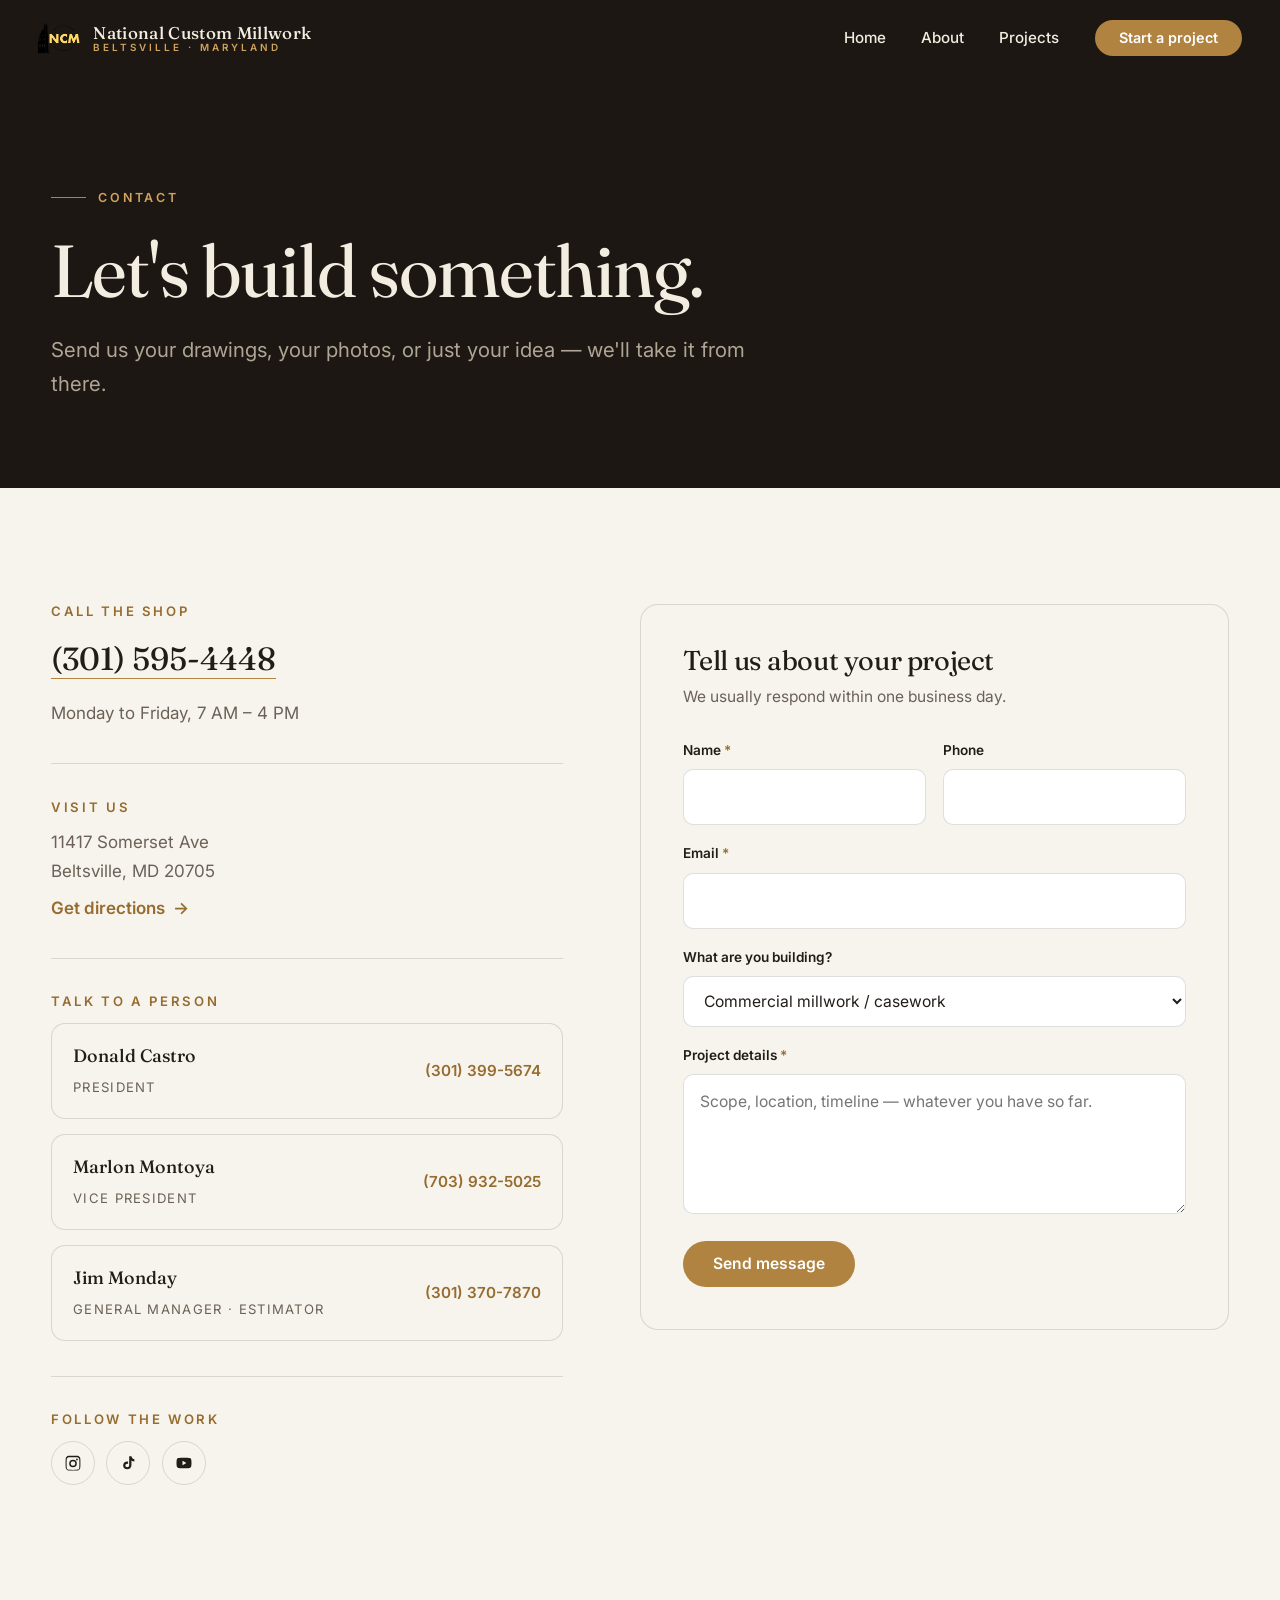
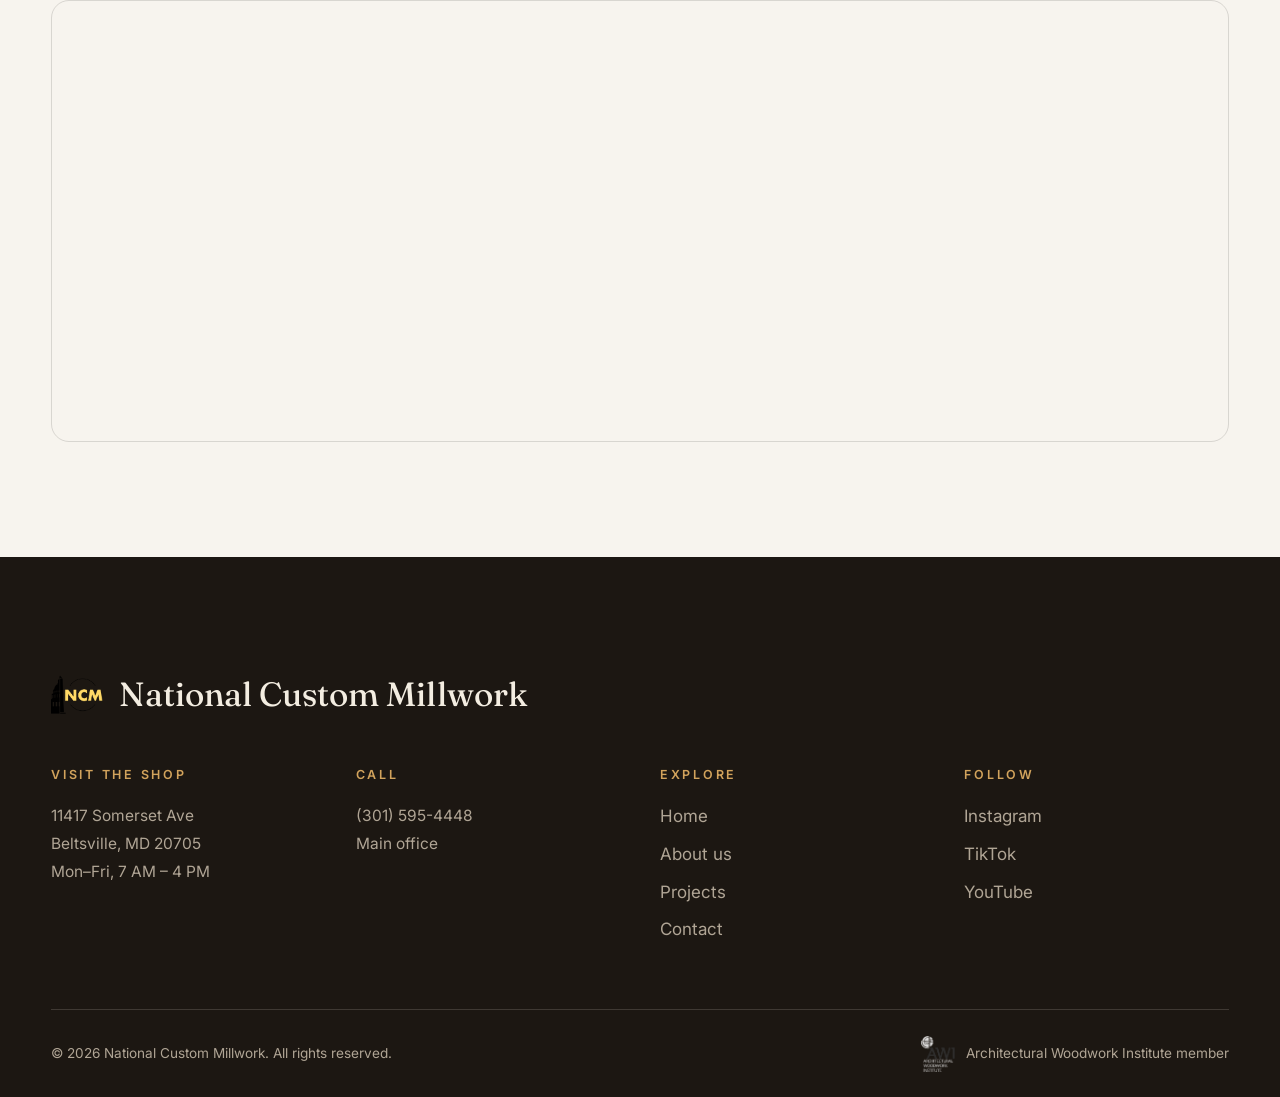
==== contact.html @ 7e52d5be "Rebuild site as modern static HTML/CSS/JS Replace the WordPress site with a dependency-free static b" ====
<!DOCTYPE html>
<html lang="en">
<head>
  <meta charset="UTF-8">
  <meta name="viewport" content="width=device-width, initial-scale=1.0">
  <title>Contact — National Custom Millwork</title>
  <meta name="description" content="Contact National Custom Millwork in Beltsville, MD. Call (301) 595-4448, visit us at 11417 Somerset Ave, or send us your project details — open Mon–Fri, 7 AM to 4 PM.">
  <link rel="icon" type="image/svg+xml" href="assets/img/favicon.svg">
  <link rel="apple-touch-icon" href="assets/img/logo.png">
  <meta property="og:title" content="Contact National Custom Millwork">
  <meta property="og:description" content="Start your millwork project — call (301) 595-4448 or send us a message.">
  <meta property="og:type" content="website">
  <link rel="preconnect" href="https://fonts.googleapis.com">
  <link rel="preconnect" href="https://fonts.gstatic.com" crossorigin>
  <link href="https://fonts.googleapis.com/css2?family=Fraunces:opsz,wght@9..144,300..600&family=Inter:wght@400..600&display=swap" rel="stylesheet">
  <link rel="stylesheet" href="css/styles.css">
  <script type="application/ld+json">
  {
    "@context": "https://schema.org",
    "@type": "LocalBusiness",
    "name": "National Custom Millwork",
    "telephone": "+1-301-595-4448",
    "address": {
      "@type": "PostalAddress",
      "streetAddress": "11417 Somerset Ave",
      "addressLocality": "Beltsville",
      "addressRegion": "MD",
      "postalCode": "20705",
      "addressCountry": "US"
    },
    "openingHours": "Mo-Fr 07:00-16:00"
  }
  </script>
</head>
<body>
  <a class="skip-link" href="#main">Skip to content</a>

  <header class="site-header">
    <div class="container--wide container">
      <a class="brand" href="index.html" aria-label="National Custom Millwork — home">
        <img src="assets/img/logo.png" alt="" width="42" height="35">
        <span class="brand-name">National Custom Millwork
          <small>Beltsville · Maryland</small>
        </span>
      </a>
      <nav class="site-nav" aria-label="Primary">
        <a href="index.html">Home</a>
        <a href="about.html">About</a>
        <a href="projects.html">Projects</a>
        <a href="contact.html" class="btn" aria-current="page">Start a project</a>
      </nav>
      <button class="menu-toggle" aria-label="Open menu" aria-expanded="false">
        <span></span><span></span><span></span>
      </button>
    </div>
  </header>

  <nav class="mobile-menu" aria-label="Mobile">
    <a href="index.html">Home</a>
    <a href="about.html">About</a>
    <a href="projects.html">Projects</a>
    <a href="contact.html" aria-current="page">Contact</a>
  </nav>

  <main id="main">

    <!-- ============ Page hero ============ -->
    <section class="page-hero grain on-dark">
      <div class="container">
        <p class="eyebrow">Contact</p>
        <h1>Let's build something.</h1>
        <p class="lede">Send us your drawings, your photos, or just your idea — we'll take it from there.</p>
      </div>
    </section>

    <!-- ============ Contact layout ============ -->
    <section aria-label="Contact information and form">
      <div class="container contact-layout">

        <div class="contact-info">
          <div class="contact-block reveal">
            <h3>Call the shop</h3>
            <a class="big-link" href="tel:+13015954448">(301) 595-4448</a>
            <p style="margin-top:.8rem;">Monday to Friday, 7 AM – 4 PM</p>
          </div>

          <div class="contact-block reveal">
            <h3>Visit us</h3>
            <address>
              11417 Somerset Ave<br>
              Beltsville, MD 20705<br>
              <a class="link-arrow" style="margin-top:.5rem;" href="https://www.google.com/maps/search/?api=1&query=11417+Somerset+Ave+Beltsville+MD+20705" target="_blank" rel="noopener">Get directions <span class="arrow">→</span></a>
            </address>
          </div>

          <div class="contact-block reveal">
            <h3>Talk to a person</h3>
            <div class="team-list">
              <a class="team-card" href="tel:+13013995674">
                <span class="who"><strong>Donald Castro</strong><span>President</span></span>
                <span class="tel">(301) 399-5674</span>
              </a>
              <a class="team-card" href="tel:+17039325025">
                <span class="who"><strong>Marlon Montoya</strong><span>Vice President</span></span>
                <span class="tel">(703) 932-5025</span>
              </a>
              <a class="team-card" href="tel:+13013707870">
                <span class="who"><strong>Jim Monday</strong><span>General Manager · Estimator</span></span>
                <span class="tel">(301) 370-7870</span>
              </a>
            </div>
          </div>

          <div class="contact-block reveal">
            <h3>Follow the work</h3>
            <div class="socials">
              <a href="https://www.instagram.com/ncmillwork/" target="_blank" rel="noopener" aria-label="Instagram">
                <svg viewBox="0 0 24 24" aria-hidden="true"><path d="M12 2.2c3.2 0 3.6 0 4.9.1 1.2.1 1.8.2 2.2.4.6.2 1 .5 1.4.9.4.4.7.8.9 1.4.2.4.4 1 .4 2.2.1 1.3.1 1.7.1 4.9s0 3.6-.1 4.9c-.1 1.2-.2 1.8-.4 2.2-.2.6-.5 1-.9 1.4-.4.4-.8.7-1.4.9-.4.2-1 .4-2.2.4-1.3.1-1.7.1-4.9.1s-3.6 0-4.9-.1c-1.2-.1-1.8-.2-2.2-.4-.6-.2-1-.5-1.4-.9-.4-.4-.7-.8-.9-1.4-.2-.4-.4-1-.4-2.2-.1-1.3-.1-1.7-.1-4.9s0-3.6.1-4.9c.1-1.2.2-1.8.4-2.2.2-.6.5-1 .9-1.4.4-.4.8-.7 1.4-.9.4-.2 1-.4 2.2-.4 1.3-.1 1.7-.1 4.9-.1zm0 2c-3.1 0-3.5 0-4.8.1-1.1.1-1.4.2-1.7.3-.4.2-.7.3-1 .6-.3.3-.5.6-.6 1-.1.3-.3.6-.3 1.7-.1 1.3-.1 1.7-.1 4.8s0 3.5.1 4.8c.1 1.1.2 1.4.3 1.7.2.4.3.7.6 1 .3.3.6.5 1 .6.3.1.6.3 1.7.3 1.3.1 1.7.1 4.8.1s3.5 0 4.8-.1c1.1-.1 1.4-.2 1.7-.3.4-.2.7-.3 1-.6.3-.3.5-.6.6-1 .1-.3.3-.6.3-1.7.1-1.3.1-1.7.1-4.8s0-3.5-.1-4.8c-.1-1.1-.2-1.4-.3-1.7-.2-.4-.3-.7-.6-1-.3-.3-.6-.5-1-.6-.3-.1-.6-.3-1.7-.3-1.3-.1-1.7-.1-4.8-.1zm0 3.4a5.1 5.1 0 1 1 0 10.2 5.1 5.1 0 0 1 0-10.2zm0 2a3.1 3.1 0 1 0 0 6.2 3.1 3.1 0 0 0 0-6.2zm5.3-3.5a1.2 1.2 0 1 1 0 2.4 1.2 1.2 0 0 1 0-2.4z"/></svg>
              </a>
              <a href="https://www.tiktok.com/@ncmillwork" target="_blank" rel="noopener" aria-label="TikTok">
                <svg viewBox="0 0 24 24" aria-hidden="true"><path d="M16.6 3c.4 2.1 1.8 3.7 3.9 4v3c-1.5 0-2.9-.5-3.9-1.2v5.7c0 3.4-2.4 5.9-5.7 5.9-3.2 0-5.4-2.2-5.4-5.2 0-3.1 2.5-5.3 5.7-5.2.3 0 .6 0 .9.1v3.1c-.3-.1-.6-.2-1-.2-1.5 0-2.6 1-2.6 2.4 0 1.3 1 2.2 2.4 2.2 1.6 0 2.7-1.1 2.7-3V3h3z"/></svg>
              </a>
              <a href="https://www.youtube.com/@ncmillwork" target="_blank" rel="noopener" aria-label="YouTube">
                <svg viewBox="0 0 24 24" aria-hidden="true"><path d="M21.6 7.2c-.2-.9-.9-1.6-1.8-1.8C18.2 5 12 5 12 5s-6.2 0-7.8.4c-.9.2-1.6.9-1.8 1.8C2 8.8 2 12 2 12s0 3.2.4 4.8c.2.9.9 1.6 1.8 1.8 1.6.4 7.8.4 7.8.4s6.2 0 7.8-.4c.9-.2 1.6-.9 1.8-1.8.4-1.6.4-4.8.4-4.8s0-3.2-.4-4.8zM10 15V9l5.2 3L10 15z"/></svg>
              </a>
            </div>
          </div>
        </div>

        <form id="contact-form" class="contact-form reveal">
          <h2>Tell us about your project</h2>
          <p>We usually respond within one business day.</p>
          <div class="form-row">
            <div class="field">
              <label for="cf-name">Name <span>*</span></label>
              <input id="cf-name" name="name" type="text" autocomplete="name" required>
            </div>
            <div class="field">
              <label for="cf-phone">Phone</label>
              <input id="cf-phone" name="phone" type="tel" autocomplete="tel">
            </div>
          </div>
          <div class="field">
            <label for="cf-email">Email <span>*</span></label>
            <input id="cf-email" name="email" type="email" autocomplete="email" required>
          </div>
          <div class="field">
            <label for="cf-subject">What are you building?</label>
            <select id="cf-subject" name="subject">
              <option>Commercial millwork / casework</option>
              <option>Custom kitchen</option>
              <option>Reception desk / conference table</option>
              <option>Wall panels</option>
              <option>Residential built-ins / vanities</option>
              <option>Something else</option>
            </select>
          </div>
          <div class="field">
            <label for="cf-message">Project details <span>*</span></label>
            <textarea id="cf-message" name="message" required placeholder="Scope, location, timeline — whatever you have so far."></textarea>
          </div>
          <button class="btn" type="submit">Send message</button>
          <p class="form-status" role="status" aria-live="polite"></p>
        </form>
      </div>

      <!-- ============ Map ============ -->
      <div class="container map-wrap reveal">
        <iframe
          src="https://www.google.com/maps/embed?origin=mfe&pb=!1m2!2m1!1s11417+Somerset+Ave,+Beltsville,+MD+20705"
          title="Map to National Custom Millwork, 11417 Somerset Ave, Beltsville MD"
          loading="lazy"
          referrerpolicy="no-referrer-when-downgrade"
          allowfullscreen></iframe>
      </div>
    </section>
  </main>

  <!-- ============ Footer ============ -->
  <footer class="site-footer">
    <div class="container">
      <div class="footer-brand">
        <img src="assets/img/logo.png" alt="" width="52" height="43">
        <p class="wordmark">National Custom Millwork</p>
      </div>
      <div class="footer-grid">
        <div class="footer-col">
          <h4>Visit the shop</h4>
          <address>11417 Somerset Ave<br>Beltsville, MD 20705<br>Mon–Fri, 7 AM – 4 PM</address>
        </div>
        <div class="footer-col">
          <h4>Call</h4>
          <p><a href="tel:+13015954448">(301) 595-4448</a><br>Main office</p>
        </div>
        <div class="footer-col">
          <h4>Explore</h4>
          <ul>
            <li><a href="index.html">Home</a></li>
            <li><a href="about.html">About us</a></li>
            <li><a href="projects.html">Projects</a></li>
            <li><a href="contact.html">Contact</a></li>
          </ul>
        </div>
        <div class="footer-col">
          <h4>Follow</h4>
          <ul>
            <li><a href="https://www.instagram.com/ncmillwork/" target="_blank" rel="noopener">Instagram</a></li>
            <li><a href="https://www.tiktok.com/@ncmillwork" target="_blank" rel="noopener">TikTok</a></li>
            <li><a href="https://www.youtube.com/@ncmillwork" target="_blank" rel="noopener">YouTube</a></li>
          </ul>
        </div>
      </div>
      <div class="footer-bottom">
        <p>© <span data-year>2026</span> National Custom Millwork. All rights reserved.</p>
        <p class="awi"><img src="assets/img/awi.png" alt="" width="34" height="36"> Architectural Woodwork Institute member</p>
      </div>
    </div>
  </footer>

  <script src="js/main.js"></script>
</body>
</html>
---- css/styles.css ----
/* ============================================================
   National Custom Millwork — styles.css
   Warm editorial design system: paper light / espresso dark,
   Fraunces display + Inter text, brass accent.
   ============================================================ */

/* ---------- Tokens ---------- */
:root {
  --paper: #f7f4ee;
  --paper-2: #efeae0;
  --ink: #221d17;
  --ink-soft: #6b6156;
  --espresso: #1c1712;
  --espresso-2: #262019;
  --cream: #f3ede1;
  --cream-soft: #b0a595;
  --brass: #b08341;
  --brass-deep: #966c2f;
  --brass-bright: #d2a35c;
  --line: rgba(34, 29, 23, 0.14);
  --line-dark: rgba(243, 237, 225, 0.16);

  --font-display: "Fraunces", "Georgia", serif;
  --font-sans: "Inter", system-ui, -apple-system, "Segoe UI", sans-serif;

  --size-hero: clamp(2.9rem, 7vw, 5.4rem);
  --size-h2: clamp(2rem, 4.2vw, 3.3rem);
  --size-h3: clamp(1.25rem, 1.8vw, 1.5rem);

  --space-section: clamp(4.5rem, 9vw, 8.5rem);
  --radius: 18px;
  --nav-height: 76px;

  --ease-out: cubic-bezier(0.22, 1, 0.36, 1);
}

/* ---------- Reset & base ---------- */
*,
*::before,
*::after {
  box-sizing: border-box;
  margin: 0;
  padding: 0;
}

html {
  scroll-behavior: smooth;
  -webkit-text-size-adjust: 100%;
}

body {
  font-family: var(--font-sans);
  font-size: 1.0625rem;
  line-height: 1.7;
  color: var(--ink);
  background: var(--paper);
  -webkit-font-smoothing: antialiased;
  text-rendering: optimizeLegibility;
}

img {
  max-width: 100%;
  display: block;
}

a {
  color: inherit;
  text-decoration: none;
}

button {
  font: inherit;
  color: inherit;
  background: none;
  border: 0;
  cursor: pointer;
}

::selection {
  background: var(--brass);
  color: #fff;
}

:focus-visible {
  outline: 2px solid var(--brass);
  outline-offset: 3px;
  border-radius: 4px;
}

/* Smooth cross-page transitions (progressive enhancement) */
@view-transition {
  navigation: auto;
}

.skip-link {
  position: absolute;
  top: -100%;
  left: 1rem;
  z-index: 200;
  padding: 0.6rem 1.1rem;
  background: var(--espresso);
  color: var(--cream);
  border-radius: 0 0 10px 10px;
  font-size: 0.9rem;
}

.skip-link:focus {
  top: 0;
}

.container {
  width: min(1200px, 92vw);
  margin-inline: auto;
}

.container--wide {
  width: min(1360px, 94vw);
}

section {
  padding-block: var(--space-section);
}

/* ---------- Typography helpers ---------- */
h1, h2, h3, .display {
  font-family: var(--font-display);
  font-weight: 420;
  line-height: 1.08;
  letter-spacing: -0.015em;
}

h2 {
  font-size: var(--size-h2);
  max-width: 22ch;
}

h3 {
  font-size: var(--size-h3);
  font-weight: 480;
}

.eyebrow {
  display: inline-flex;
  align-items: center;
  gap: 0.75rem;
  font-size: 0.78rem;
  font-weight: 600;
  letter-spacing: 0.22em;
  text-transform: uppercase;
  color: var(--brass-deep);
  margin-bottom: 1.4rem;
}

.eyebrow::before {
  content: "";
  width: 2.2rem;
  height: 1px;
  background: var(--brass);
}

.on-dark .eyebrow {
  color: var(--brass-bright);
}

.lede {
  font-size: clamp(1.1rem, 1.6vw, 1.3rem);
  line-height: 1.65;
  color: var(--ink-soft);
  max-width: 56ch;
}

.on-dark .lede {
  color: var(--cream-soft);
}

.section-head {
  margin-bottom: clamp(2.5rem, 5vw, 4rem);
}

.section-head .lede {
  margin-top: 1.2rem;
}

/* ---------- Buttons & links ---------- */
.btn {
  display: inline-flex;
  align-items: center;
  gap: 0.6rem;
  padding: 0.95rem 1.9rem;
  border-radius: 999px;
  font-weight: 600;
  font-size: 0.98rem;
  line-height: 1;
  white-space: nowrap;
  background: var(--brass);
  color: #fff;
  transition: background 0.25s var(--ease-out), transform 0.25s var(--ease-out);
}

.btn:hover {
  background: var(--brass-deep);
  transform: translateY(-2px);
}

.btn .arrow {
  transition: transform 0.25s var(--ease-out);
}

.btn:hover .arrow {
  transform: translateX(3px);
}

.btn--ghost {
  background: transparent;
  border: 1px solid var(--line);
  color: inherit;
}

.btn--ghost:hover {
  background: rgba(34, 29, 23, 0.05);
  border-color: var(--ink);
}

.on-dark .btn--ghost {
  border-color: var(--line-dark);
}

.on-dark .btn--ghost:hover {
  background: rgba(243, 237, 225, 0.08);
  border-color: var(--cream);
}

.link-arrow {
  display: inline-flex;
  align-items: center;
  gap: 0.5rem;
  font-weight: 600;
  color: var(--brass-deep);
}

.link-arrow .arrow {
  transition: transform 0.25s var(--ease-out);
}

.link-arrow:hover .arrow {
  transform: translateX(4px);
}

/* ---------- Header / nav ---------- */
.site-header {
  position: fixed;
  inset: 0 0 auto 0;
  z-index: 100;
  transition: background 0.35s ease, border-color 0.35s ease, box-shadow 0.35s ease;
  border-bottom: 1px solid transparent;
}

.site-header .container--wide {
  display: flex;
  align-items: center;
  justify-content: space-between;
  height: var(--nav-height);
}

.brand {
  display: flex;
  align-items: center;
  gap: 0.8rem;
  color: var(--cream);
  transition: color 0.35s ease;
}

.brand img {
  width: 42px;
  height: auto;
}

.brand-name {
  font-family: var(--font-display);
  font-size: 1.06rem;
  font-weight: 500;
  letter-spacing: 0.02em;
  line-height: 1.15;
}

.brand-name small {
  display: block;
  font-family: var(--font-sans);
  font-size: 0.62rem;
  font-weight: 600;
  letter-spacing: 0.3em;
  text-transform: uppercase;
  color: var(--brass-bright);
}

.site-nav {
  display: flex;
  align-items: center;
  gap: 2.2rem;
}

.site-nav a:not(.btn) {
  position: relative;
  font-size: 0.95rem;
  font-weight: 500;
  color: var(--cream);
  transition: color 0.35s ease;
}

.site-nav a:not(.btn)::after {
  content: "";
  position: absolute;
  left: 0;
  bottom: -6px;
  width: 100%;
  height: 2px;
  background: var(--brass);
  transform: scaleX(0);
  transform-origin: left;
  transition: transform 0.3s var(--ease-out);
}

.site-nav a:not(.btn):hover::after,
.site-nav a[aria-current="page"]::after {
  transform: scaleX(1);
}

.site-nav .btn {
  padding: 0.7rem 1.5rem;
  font-size: 0.9rem;
}

/* Scrolled state: solid paper bar, ink text */
.site-header.is-scrolled {
  background: rgba(247, 244, 238, 0.88);
  -webkit-backdrop-filter: blur(14px);
  backdrop-filter: blur(14px);
  border-bottom-color: var(--line);
}

.site-header.is-scrolled .brand,
.site-header.is-scrolled .site-nav a:not(.btn) {
  color: var(--ink);
}

.site-header.is-scrolled .brand-name small {
  color: var(--brass-deep);
}

/* Mobile menu button */
.menu-toggle {
  display: none;
  z-index: 130;
  width: 44px;
  height: 44px;
  border-radius: 50%;
  position: relative;
}

.menu-toggle span {
  position: absolute;
  left: 10px;
  width: 24px;
  height: 2px;
  background: var(--cream);
  transition: transform 0.3s var(--ease-out), opacity 0.2s, background 0.35s;
}

.site-header.is-scrolled .menu-toggle span {
  background: var(--ink);
}

.menu-toggle span:nth-child(1) { top: 15px; }
.menu-toggle span:nth-child(2) { top: 21px; }
.menu-toggle span:nth-child(3) { top: 27px; }

.menu-open .menu-toggle span {
  background: var(--cream) !important;
}

.menu-open .menu-toggle span:nth-child(1) {
  transform: translateY(6px) rotate(45deg);
}

.menu-open .menu-toggle span:nth-child(2) {
  opacity: 0;
}

.menu-open .menu-toggle span:nth-child(3) {
  transform: translateY(-6px) rotate(-45deg);
}

/* Mobile overlay menu */
.mobile-menu {
  position: fixed;
  inset: 0;
  z-index: 120;
  display: grid;
  place-content: center;
  gap: 0.4rem;
  background: rgba(28, 23, 18, 0.97);
  opacity: 0;
  visibility: hidden;
  transition: opacity 0.35s ease, visibility 0.35s;
}

.menu-open .mobile-menu {
  opacity: 1;
  visibility: visible;
}

.mobile-menu a {
  font-family: var(--font-display);
  font-size: clamp(2rem, 8vw, 2.9rem);
  color: var(--cream);
  padding: 0.35rem 0;
  text-align: center;
  opacity: 0;
  transform: translateY(18px);
  transition: opacity 0.4s ease, transform 0.4s var(--ease-out), color 0.2s;
}

.mobile-menu a:hover,
.mobile-menu a[aria-current="page"] {
  color: var(--brass-bright);
}

.menu-open .mobile-menu a {
  opacity: 1;
  transform: none;
}

.menu-open .mobile-menu a:nth-child(1) { transition-delay: 0.08s; }
.menu-open .mobile-menu a:nth-child(2) { transition-delay: 0.14s; }
.menu-open .mobile-menu a:nth-child(3) { transition-delay: 0.2s; }
.menu-open .mobile-menu a:nth-child(4) { transition-delay: 0.26s; }

body.menu-open {
  overflow: hidden;
}

/* ---------- Dark sections ---------- */
.on-dark {
  background: var(--espresso);
  color: var(--cream);
  position: relative;
}

/* Subtle grain for craft texture */
.grain::before {
  content: "";
  position: absolute;
  inset: 0;
  pointer-events: none;
  opacity: 0.5;
  background-image: url("data:image/svg+xml,%3Csvg xmlns='http://www.w3.org/2000/svg' width='140' height='140'%3E%3Cfilter id='n'%3E%3CfeTurbulence type='fractalNoise' baseFrequency='0.9' numOctaves='2'/%3E%3CfeColorMatrix values='0 0 0 0 0 0 0 0 0 0 0 0 0 0 0 0 0 0 0.04 0'/%3E%3C/filter%3E%3Crect width='140' height='140' filter='url(%23n)'/%3E%3C/svg%3E");
}

.grain > * {
  position: relative;
}

/* ---------- Hero (home) ---------- */
.hero {
  position: relative;
  min-height: min(100svh, 900px);
  display: flex;
  align-items: flex-end;
  padding: 0;
  color: var(--cream);
  overflow: hidden;
}

.hero-bg {
  position: absolute;
  inset: 0;
}

.hero-bg img {
  width: 100%;
  height: 100%;
  object-fit: cover;
  animation: heroZoom 14s var(--ease-out) forwards;
}

@keyframes heroZoom {
  from { transform: scale(1.08); }
  to { transform: scale(1); }
}

.hero-bg::after {
  content: "";
  position: absolute;
  inset: 0;
  background:
    linear-gradient(to top, rgba(22, 17, 12, 0.92) 0%, rgba(22, 17, 12, 0.42) 45%, rgba(22, 17, 12, 0.5) 100%);
}

.hero-content {
  position: relative;
  padding-block: clamp(7rem, 14vh, 10rem) clamp(3.5rem, 8vh, 5.5rem);
}

.hero h1 {
  font-size: var(--size-hero);
  max-width: 15ch;
  margin-bottom: 1.6rem;
}

.hero h1 em {
  font-style: italic;
  font-weight: 380;
  color: var(--brass-bright);
}

.hero .lede {
  color: rgba(243, 237, 225, 0.85);
  margin-bottom: 2.4rem;
}

.hero-actions {
  display: flex;
  flex-wrap: wrap;
  gap: 1rem;
  margin-bottom: clamp(2.5rem, 6vh, 4rem);
}

.hero-meta {
  display: flex;
  flex-wrap: wrap;
  gap: 0.9rem 2.6rem;
  padding-top: 1.6rem;
  border-top: 1px solid var(--line-dark);
  font-size: 0.88rem;
  letter-spacing: 0.14em;
  text-transform: uppercase;
  color: rgba(243, 237, 225, 0.72);
}

.hero-meta span {
  display: inline-flex;
  align-items: center;
  gap: 0.6rem;
}

.hero-meta .dot {
  width: 5px;
  height: 5px;
  border-radius: 50%;
  background: var(--brass);
}

/* ---------- Client marquee ---------- */
.clients {
  padding-block: 1.6rem;
  border-bottom: 1px solid var(--line);
  background: var(--paper);
  overflow: hidden;
}

.clients-label {
  text-align: center;
  font-size: 0.72rem;
  font-weight: 600;
  letter-spacing: 0.26em;
  text-transform: uppercase;
  color: var(--ink-soft);
  margin-bottom: 1rem;
}

.marquee {
  display: flex;
  overflow: hidden;
  -webkit-mask-image: linear-gradient(to right, transparent, #000 8%, #000 92%, transparent);
  mask-image: linear-gradient(to right, transparent, #000 8%, #000 92%, transparent);
}

.marquee-track {
  display: flex;
  flex-shrink: 0;
  align-items: center;
  gap: 3.2rem;
  padding-right: 3.2rem;
  animation: marquee 36s linear infinite;
}

.marquee:hover .marquee-track {
  animation-play-state: paused;
}

.marquee-track li {
  list-style: none;
  display: flex;
  align-items: center;
  gap: 3.2rem;
  font-family: var(--font-display);
  font-size: 1.35rem;
  font-weight: 450;
  white-space: nowrap;
  color: var(--ink);
}

.marquee-track li::after {
  content: "◆";
  font-size: 0.5rem;
  color: var(--brass);
}

@keyframes marquee {
  to { transform: translateX(-100%); }
}

/* ---------- Services grid ---------- */
.services-grid {
  display: grid;
  grid-template-columns: repeat(auto-fill, minmax(255px, 1fr));
  gap: 1px;
  background: var(--line);
  border: 1px solid var(--line);
  border-radius: var(--radius);
  overflow: hidden;
}

.service-card {
  background: var(--paper);
  padding: 2rem 1.8rem 2.2rem;
  position: relative;
  transition: background 0.3s ease;
}

.service-card:hover {
  background: var(--paper-2);
}

.service-card::before {
  content: "";
  position: absolute;
  top: 0;
  left: 0;
  width: 100%;
  height: 3px;
  background: var(--brass);
  transform: scaleX(0);
  transform-origin: left;
  transition: transform 0.35s var(--ease-out);
}

.service-card:hover::before {
  transform: scaleX(1);
}

.service-card .num {
  font-family: var(--font-display);
  font-size: 0.95rem;
  color: var(--brass-deep);
  display: block;
  margin-bottom: 1.4rem;
}

.service-card h3 {
  margin-bottom: 0.55rem;
}

.service-card p {
  font-size: 0.95rem;
  color: var(--ink-soft);
  line-height: 1.6;
}

.services-note {
  margin-top: 2rem;
  display: flex;
  align-items: center;
  gap: 1rem;
  color: var(--ink-soft);
  font-size: 0.98rem;
}

.services-note strong {
  color: var(--ink);
}

/* ---------- Split section (the shop) ---------- */
.split {
  display: grid;
  grid-template-columns: 1fr 1fr;
  gap: clamp(2.5rem, 6vw, 5.5rem);
  align-items: center;
}

.split-media {
  position: relative;
}

.split-media img {
  border-radius: var(--radius);
  aspect-ratio: 4 / 4.6;
  object-fit: cover;
  width: 100%;
}

.split-media .badge {
  position: absolute;
  bottom: -1.4rem;
  right: -1rem;
  background: var(--espresso);
  color: var(--cream);
  border-radius: 14px;
  padding: 1.1rem 1.5rem;
  font-family: var(--font-display);
  font-size: 1rem;
  line-height: 1.3;
  box-shadow: 0 18px 40px rgba(22, 17, 12, 0.28);
}

.split-media .badge strong {
  display: block;
  font-size: 1.7rem;
  color: var(--brass-bright);
  font-weight: 480;
}

.split-copy p + p {
  margin-top: 1.1rem;
}

.split-copy p {
  color: var(--ink-soft);
}

.split-copy .section-head {
  margin-bottom: 1.6rem;
}

.split-actions {
  margin-top: 2.2rem;
}

/* Stats */
.stats {
  display: grid;
  grid-template-columns: repeat(auto-fit, minmax(150px, 1fr));
  gap: 2rem;
  margin-top: clamp(3rem, 6vw, 4.5rem);
  padding-top: 2.6rem;
  border-top: 1px solid var(--line);
}

.on-dark .stats {
  border-top-color: var(--line-dark);
}

.stat strong {
  display: block;
  font-family: var(--font-display);
  font-size: clamp(2.1rem, 3.4vw, 3rem);
  font-weight: 440;
  line-height: 1.1;
  letter-spacing: -0.01em;
}

.stat strong sup {
  font-size: 0.55em;
  color: var(--brass-deep);
}

.on-dark .stat strong sup {
  color: var(--brass-bright);
}

.stat span {
  font-size: 0.86rem;
  letter-spacing: 0.12em;
  text-transform: uppercase;
  color: var(--ink-soft);
}

.on-dark .stat span {
  color: var(--cream-soft);
}

/* ---------- Featured work ---------- */
.work-grid {
  display: grid;
  grid-template-columns: repeat(3, 1fr);
  gap: clamp(1.2rem, 2.5vw, 2rem);
}

.work-card {
  display: block;
}

.work-card figure {
  border-radius: var(--radius);
  overflow: hidden;
  aspect-ratio: 4 / 3.4;
  position: relative;
  background: var(--paper-2);
}

.work-card img {
  width: 100%;
  height: 100%;
  object-fit: cover;
  transition: transform 0.7s var(--ease-out);
}

.work-card:hover img {
  transform: scale(1.05);
}

.work-card figcaption {
  display: flex;
  align-items: baseline;
  justify-content: space-between;
  gap: 1rem;
  padding: 1.1rem 0.3rem 0;
}

.work-card .name {
  font-family: var(--font-display);
  font-size: 1.3rem;
  font-weight: 470;
}

.work-card .cat {
  font-size: 0.78rem;
  letter-spacing: 0.16em;
  text-transform: uppercase;
  color: var(--ink-soft);
  white-space: nowrap;
}

.work-more {
  margin-top: 2.8rem;
  text-align: center;
}

/* ---------- Quote band ---------- */
.quote-band blockquote {
  font-family: var(--font-display);
  font-size: clamp(1.7rem, 3.6vw, 2.9rem);
  font-weight: 400;
  line-height: 1.3;
  letter-spacing: -0.01em;
  max-width: 26ch;
  margin-inline: auto;
  text-align: center;
}

.quote-band blockquote em {
  color: var(--brass-bright);
  font-style: italic;
}

.quote-band cite {
  display: block;
  margin-top: 2rem;
  text-align: center;
  font-style: normal;
  font-size: 0.85rem;
  letter-spacing: 0.2em;
  text-transform: uppercase;
  color: var(--cream-soft);
}

/* ---------- CTA band ---------- */
.cta-band {
  text-align: center;
}

.cta-band h2 {
  margin-inline: auto;
  margin-bottom: 1.2rem;
}

.cta-band .lede {
  margin-inline: auto;
  margin-bottom: 2.4rem;
}

.cta-actions {
  display: flex;
  flex-wrap: wrap;
  justify-content: center;
  gap: 1rem;
}

.cta-phone {
  margin-top: 2.6rem;
  font-size: 0.95rem;
  color: var(--cream-soft);
}

.cta-phone a {
  font-family: var(--font-display);
  font-size: 1.5rem;
  color: var(--cream);
  border-bottom: 1px solid var(--brass);
  padding-bottom: 2px;
  transition: color 0.2s;
}

.cta-phone a:hover {
  color: var(--brass-bright);
}

/* ---------- Page hero (inner pages) ---------- */
.page-hero {
  background: var(--espresso);
  color: var(--cream);
  padding-top: calc(var(--nav-height) + clamp(3.5rem, 8vw, 6.5rem));
  padding-bottom: clamp(3rem, 7vw, 5.5rem);
}

.page-hero h1 {
  font-size: clamp(2.6rem, 6vw, 4.6rem);
  max-width: 18ch;
}

.page-hero .lede {
  margin-top: 1.4rem;
}

/* ---------- About page ---------- */
.values-grid {
  display: grid;
  grid-template-columns: repeat(auto-fit, minmax(230px, 1fr));
  gap: clamp(1.2rem, 2.5vw, 2rem);
}

.value-card {
  border: 1px solid var(--line);
  border-radius: var(--radius);
  padding: 2rem 1.7rem;
  background: var(--paper);
  transition: transform 0.3s var(--ease-out), box-shadow 0.3s ease;
}

.value-card:hover {
  transform: translateY(-4px);
  box-shadow: 0 20px 44px rgba(34, 29, 23, 0.09);
}

.value-card .glyph {
  font-family: var(--font-display);
  font-size: 1.6rem;
  color: var(--brass);
  display: block;
  margin-bottom: 1.2rem;
}

.value-card h3 {
  margin-bottom: 0.5rem;
}

.value-card p {
  font-size: 0.95rem;
  color: var(--ink-soft);
  line-height: 1.6;
}

.about-gallery {
  display: grid;
  grid-template-columns: 1.4fr 1fr;
  gap: clamp(1rem, 2vw, 1.6rem);
}

.about-gallery img {
  width: 100%;
  height: 100%;
  object-fit: cover;
  border-radius: var(--radius);
}

.about-gallery .tall {
  grid-row: span 2;
}

/* ---------- Projects page ---------- */
.filter-bar {
  display: flex;
  flex-wrap: wrap;
  gap: 0.6rem;
  margin-bottom: clamp(2rem, 4vw, 3rem);
}

.filter-chip {
  padding: 0.6rem 1.3rem;
  border-radius: 999px;
  border: 1px solid var(--line);
  font-size: 0.92rem;
  font-weight: 500;
  color: var(--ink-soft);
  transition: all 0.25s ease;
}

.filter-chip:hover {
  border-color: var(--ink);
  color: var(--ink);
}

.filter-chip[aria-pressed="true"] {
  background: var(--espresso);
  border-color: var(--espresso);
  color: var(--cream);
}

.projects-grid {
  display: grid;
  grid-template-columns: repeat(3, 1fr);
  gap: clamp(1.2rem, 2.5vw, 2rem);
}

.project-card {
  text-align: left;
  display: block;
  width: 100%;
  transition: opacity 0.35s ease, transform 0.35s var(--ease-out);
}

.project-card.is-hidden {
  display: none;
}

.project-card .card-media {
  display: block;
  width: 100%;
  position: relative;
  border-radius: var(--radius);
  overflow: hidden;
  aspect-ratio: 4 / 3;
  background: var(--paper-2);
  cursor: pointer;
}

.project-card img {
  position: absolute;
  inset: 0;
  width: 100%;
  height: 100%;
  object-fit: cover;
  transition: opacity 0.5s ease, transform 0.7s var(--ease-out);
}

.project-card img.alt {
  opacity: 0;
}

.project-card:hover img.alt {
  opacity: 1;
}

.project-card:hover img {
  transform: scale(1.04);
}

.project-card .card-media::after {
  content: "↗";
  position: absolute;
  top: 0.9rem;
  right: 0.9rem;
  width: 2.4rem;
  height: 2.4rem;
  display: grid;
  place-items: center;
  border-radius: 50%;
  background: rgba(247, 244, 238, 0.92);
  color: var(--ink);
  font-size: 1rem;
  opacity: 0;
  transform: translateY(6px);
  transition: opacity 0.3s ease, transform 0.3s var(--ease-out);
}

.project-card:hover .card-media::after {
  opacity: 1;
  transform: none;
}

.project-card .card-meta {
  display: flex;
  align-items: baseline;
  justify-content: space-between;
  gap: 1rem;
  padding: 1rem 0.2rem 0;
}

.project-card .name {
  font-family: var(--font-display);
  font-size: 1.22rem;
  font-weight: 470;
}

.project-card .cat {
  font-size: 0.75rem;
  letter-spacing: 0.15em;
  text-transform: uppercase;
  color: var(--ink-soft);
  white-space: nowrap;
}

/* ---------- Lightbox ---------- */
.lightbox {
  border: 0;
  padding: 0;
  background: transparent;
  max-width: 100vw;
  max-height: 100vh;
  width: 100%;
  height: 100%;
}

.lightbox::backdrop {
  background: rgba(20, 16, 12, 0.94);
  -webkit-backdrop-filter: blur(6px);
  backdrop-filter: blur(6px);
}

.lightbox-inner {
  width: 100%;
  height: 100%;
  display: grid;
  place-items: center;
  padding: clamp(1rem, 4vw, 3rem);
  position: relative;
}

.lightbox img {
  max-width: min(1100px, 100%);
  max-height: 78vh;
  border-radius: 12px;
  object-fit: contain;
  box-shadow: 0 30px 80px rgba(0, 0, 0, 0.5);
}

.lightbox-caption {
  position: absolute;
  bottom: clamp(1rem, 3vw, 2rem);
  left: 50%;
  transform: translateX(-50%);
  color: var(--cream);
  font-size: 0.95rem;
  letter-spacing: 0.06em;
  display: flex;
  gap: 1rem;
  align-items: baseline;
  white-space: nowrap;
}

.lightbox-caption .idx {
  color: var(--cream-soft);
  font-size: 0.8rem;
}

.lightbox .nav-btn {
  position: absolute;
  top: 50%;
  transform: translateY(-50%);
  width: 3.2rem;
  height: 3.2rem;
  border-radius: 50%;
  border: 1px solid var(--line-dark);
  color: var(--cream);
  font-size: 1.25rem;
  display: grid;
  place-items: center;
  transition: background 0.2s, border-color 0.2s;
  background: rgba(28, 23, 18, 0.5);
}

.lightbox .nav-btn:hover {
  background: var(--brass);
  border-color: var(--brass);
}

.lightbox .prev { left: clamp(0.6rem, 3vw, 2rem); }
.lightbox .next { right: clamp(0.6rem, 3vw, 2rem); }

.lightbox .close-btn {
  position: absolute;
  top: clamp(0.8rem, 3vw, 1.6rem);
  right: clamp(0.8rem, 3vw, 1.6rem);
  width: 3rem;
  height: 3rem;
  border-radius: 50%;
  border: 1px solid var(--line-dark);
  color: var(--cream);
  font-size: 1.1rem;
  display: grid;
  place-items: center;
  background: rgba(28, 23, 18, 0.5);
  transition: background 0.2s, border-color 0.2s;
}

.lightbox .close-btn:hover {
  background: var(--brass);
  border-color: var(--brass);
}

/* ---------- Contact page ---------- */
.contact-layout {
  display: grid;
  grid-template-columns: 1fr 1.15fr;
  gap: clamp(2.5rem, 6vw, 5rem);
  align-items: start;
}

.contact-block + .contact-block {
  margin-top: 2.2rem;
  padding-top: 2.2rem;
  border-top: 1px solid var(--line);
}

.contact-block h3 {
  font-size: 0.82rem;
  font-family: var(--font-sans);
  font-weight: 600;
  letter-spacing: 0.2em;
  text-transform: uppercase;
  color: var(--brass-deep);
  margin-bottom: 0.9rem;
}

.contact-block .big-link {
  font-family: var(--font-display);
  font-size: clamp(1.5rem, 2.6vw, 2rem);
  font-weight: 450;
  border-bottom: 1px solid var(--brass);
  transition: color 0.2s;
}

.contact-block .big-link:hover {
  color: var(--brass-deep);
}

.contact-block p {
  color: var(--ink-soft);
}

.contact-block address {
  font-style: normal;
  color: var(--ink-soft);
  line-height: 1.7;
}

.team-list {
  display: grid;
  gap: 0.9rem;
}

.team-card {
  display: flex;
  align-items: center;
  justify-content: space-between;
  gap: 1rem;
  padding: 1.1rem 1.3rem;
  border: 1px solid var(--line);
  border-radius: 14px;
  background: var(--paper);
  transition: border-color 0.25s ease, transform 0.25s var(--ease-out);
}

.team-card:hover {
  border-color: var(--brass);
  transform: translateX(4px);
}

.team-card .who strong {
  display: block;
  font-family: var(--font-display);
  font-size: 1.12rem;
  font-weight: 480;
}

.team-card .who span {
  font-size: 0.82rem;
  letter-spacing: 0.1em;
  text-transform: uppercase;
  color: var(--ink-soft);
}

.team-card .tel {
  font-weight: 600;
  font-size: 0.95rem;
  color: var(--brass-deep);
  white-space: nowrap;
}

.socials {
  display: flex;
  gap: 0.7rem;
}

.socials a {
  width: 44px;
  height: 44px;
  border: 1px solid var(--line);
  border-radius: 50%;
  display: grid;
  place-items: center;
  transition: all 0.25s ease;
}

.socials a:hover {
  background: var(--espresso);
  border-color: var(--espresso);
  color: var(--cream);
  transform: translateY(-3px);
}

.socials svg {
  width: 18px;
  height: 18px;
  fill: currentColor;
}

/* Form */
.contact-form {
  background: var(--paper);
  border: 1px solid var(--line);
  border-radius: var(--radius);
  padding: clamp(1.6rem, 3.5vw, 2.6rem);
}

.contact-form h2 {
  font-size: 1.7rem;
  margin-bottom: 0.5rem;
}

.contact-form > p {
  color: var(--ink-soft);
  font-size: 0.97rem;
  margin-bottom: 1.8rem;
}

.form-row {
  display: grid;
  grid-template-columns: 1fr 1fr;
  gap: 1.1rem;
}

.field {
  margin-bottom: 1.1rem;
}

.field label {
  display: block;
  font-size: 0.85rem;
  font-weight: 600;
  margin-bottom: 0.45rem;
}

.field label span {
  color: var(--brass-deep);
}

.field input,
.field textarea,
.field select {
  width: 100%;
  padding: 0.85rem 1rem;
  border: 1px solid var(--line);
  border-radius: 10px;
  background: #fff;
  font: inherit;
  font-size: 0.98rem;
  color: var(--ink);
  transition: border-color 0.2s, box-shadow 0.2s;
}

.field textarea {
  resize: vertical;
  min-height: 140px;
}

.field input:focus,
.field textarea:focus,
.field select:focus {
  outline: none;
  border-color: var(--brass);
  box-shadow: 0 0 0 3px rgba(176, 131, 65, 0.18);
}

.form-status {
  margin-top: 1rem;
  font-size: 0.95rem;
  line-height: 1.55;
  display: none;
  padding: 0.9rem 1.1rem;
  border-radius: 10px;
}

.form-status.ok {
  display: block;
  background: #e8f0e2;
  color: #33502a;
}

.form-status.err {
  display: block;
  background: #f6e9dd;
  color: #7a4a1d;
}

.map-wrap {
  border-radius: var(--radius);
  overflow: hidden;
  border: 1px solid var(--line);
  margin-top: var(--space-section);
  filter: grayscale(0.4) sepia(0.12);
}

.map-wrap iframe {
  display: block;
  width: 100%;
  height: 440px;
  border: 0;
}

/* ---------- Footer ---------- */
.site-footer {
  background: var(--espresso);
  color: var(--cream);
  padding-top: var(--space-section);
}

.footer-brand {
  display: flex;
  align-items: center;
  gap: 1rem;
  margin-bottom: 3rem;
}

.footer-brand img {
  width: 52px;
}

.footer-brand .wordmark {
  font-family: var(--font-display);
  font-size: clamp(1.5rem, 3vw, 2.1rem);
  font-weight: 440;
  line-height: 1.15;
}

.footer-grid {
  display: grid;
  grid-template-columns: repeat(auto-fit, minmax(200px, 1fr));
  gap: 2.5rem;
  padding-bottom: 3.5rem;
}

.footer-col h4 {
  font-size: 0.78rem;
  font-weight: 600;
  letter-spacing: 0.22em;
  text-transform: uppercase;
  color: var(--brass-bright);
  margin-bottom: 1.1rem;
}

.footer-col p,
.footer-col address {
  font-style: normal;
  color: var(--cream-soft);
  font-size: 0.97rem;
  line-height: 1.8;
}

.footer-col ul {
  list-style: none;
}

.footer-col li {
  margin-bottom: 0.55rem;
}

.footer-col a {
  color: var(--cream-soft);
  transition: color 0.2s;
}

.footer-col a:hover {
  color: var(--brass-bright);
}

.footer-bottom {
  border-top: 1px solid var(--line-dark);
  padding-block: 1.6rem;
  display: flex;
  flex-wrap: wrap;
  align-items: center;
  justify-content: space-between;
  gap: 1rem;
  font-size: 0.85rem;
  color: var(--cream-soft);
}

.footer-bottom .awi {
  display: flex;
  align-items: center;
  gap: 0.7rem;
}

.footer-bottom .awi img {
  width: 34px;
  filter: grayscale(1) brightness(1.6);
  opacity: 0.85;
}

/* ---------- Reveal animations ---------- */
.reveal {
  opacity: 0;
  transform: translateY(26px);
}

.reveal.in {
  opacity: 1;
  transform: none;
  transition:
    opacity 0.8s ease var(--d, 0s),
    transform 0.8s var(--ease-out) var(--d, 0s);
}

/* ---------- Responsive ---------- */
@media (max-width: 960px) {
  .site-nav {
    display: none;
  }

  .menu-toggle {
    display: block;
  }

  .split,
  .contact-layout {
    grid-template-columns: 1fr;
  }

  .split-media .badge {
    right: 1rem;
  }

  .work-grid,
  .projects-grid {
    grid-template-columns: 1fr 1fr;
  }
}

@media (max-width: 640px) {
  .brand-name {
    font-size: 0.95rem;
  }

  .brand-name small {
    display: none;
  }

  .work-grid,
  .projects-grid {
    grid-template-columns: 1fr;
  }

  .form-row {
    grid-template-columns: 1fr;
  }

  .about-gallery {
    grid-template-columns: 1fr;
  }

  .about-gallery .tall {
    grid-row: auto;
  }

  .hero {
    min-height: 100svh;
  }
}

/* ---------- Reduced motion ---------- */
@media (prefers-reduced-motion: reduce) {
  html {
    scroll-behavior: auto;
  }

  .hero-bg img {
    animation: none;
  }

  .marquee-track {
    animation: none;
    flex-wrap: wrap;
    white-space: normal;
  }

  .marquee {
    -webkit-mask-image: none;
    mask-image: none;
  }

  .reveal {
    opacity: 1;
    transform: none;
  }

  *,
  *::before,
  *::after {
    transition-duration: 0.01ms !important;
    animation-duration: 0.01ms !important;
  }
}
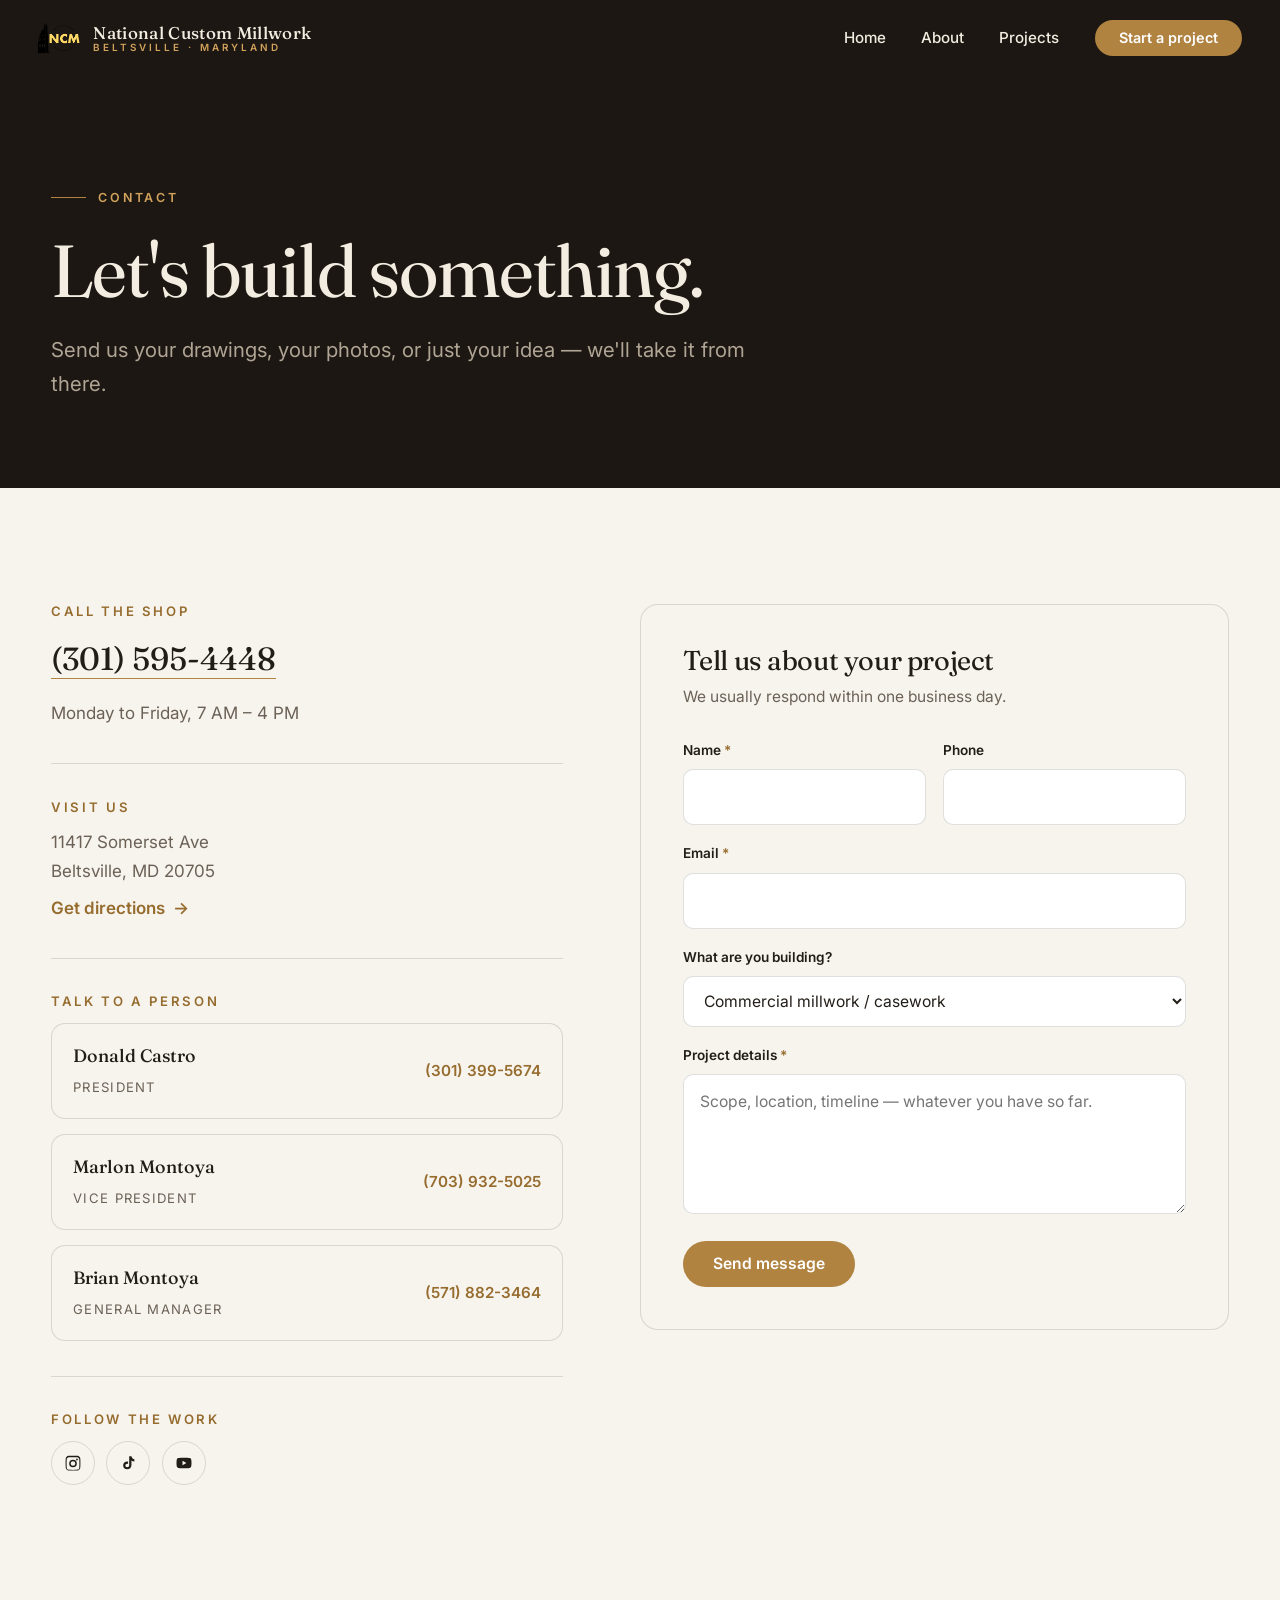
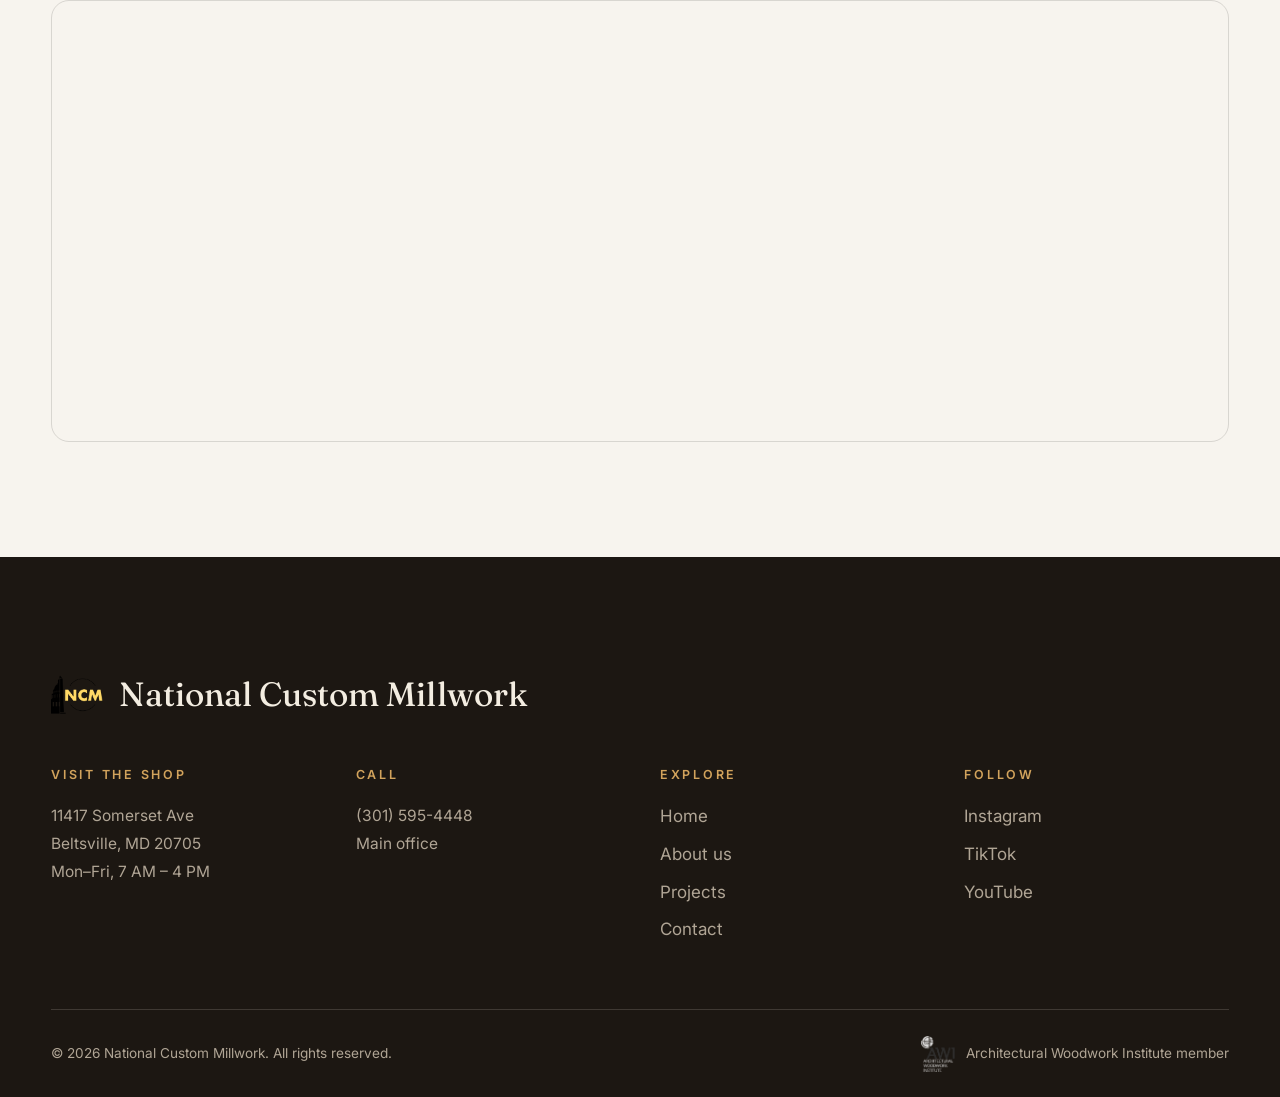
==== commit 3d027517: "Manager Update" ====
--- a/contact.html
+++ b/contact.html
@@ -105,8 +105,8 @@
                 <span class="tel">(703) 932-5025</span>
               </a>
               <a class="team-card" href="tel:+13013707870">
-                <span class="who"><strong>Jim Monday</strong><span>General Manager · Estimator</span></span>
-                <span class="tel">(301) 370-7870</span>
+                <span class="who"><strong>Brian Montoya</strong><span>General Manager</span></span>
+                <span class="tel">(571) 882-3464</span>
               </a>
             </div>
           </div>
